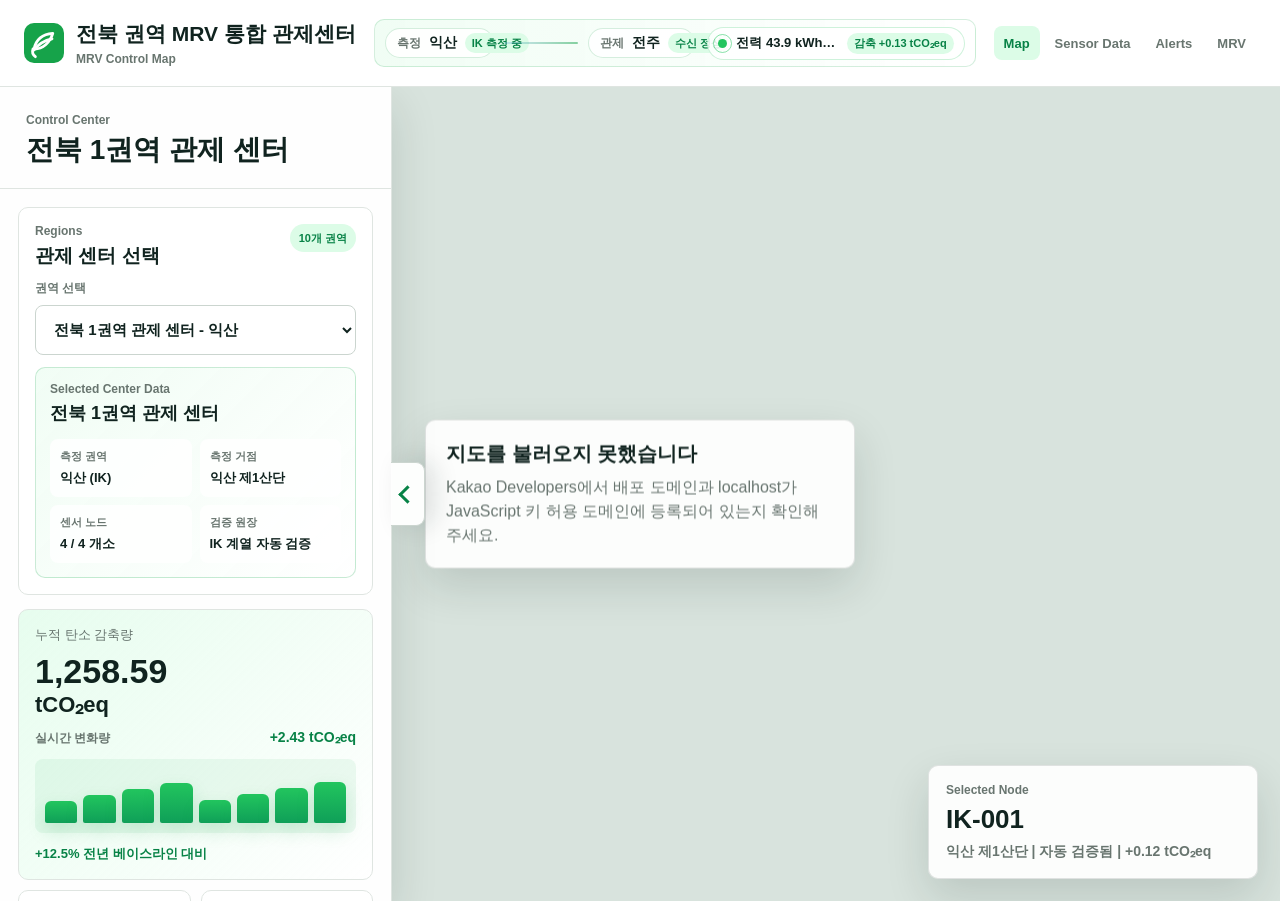
==== index.html @ 884a6193 "V1.0" ====
<!doctype html>
<html lang="ko">
  <head>
    <meta charset="utf-8" />
    <meta name="viewport" content="width=device-width, initial-scale=1" />
    <title>MRV Control Map</title>
    <link rel="stylesheet" href="assets/styles.css" />
  </head>
  <body class="map-page">
    <header class="topbar">
      <div class="topbar-main">
        <a class="brand" href="index.html" aria-label="MRV Control Map home">
          <span class="brand-icon" aria-hidden="true">
            <svg viewBox="0 0 40 40" role="img">
              <rect width="40" height="40" rx="10"></rect>
              <path d="M10 26c8.8.3 16-6.4 18.8-15.6C19.2 11.1 12.1 16.3 10 26Z"></path>
              <path d="M10 27c4.5-6 10.5-9.7 18-11.2"></path>
              <path d="M9 26c-1.1 3.1-.3 5.7 2.4 7.7"></path>
            </svg>
          </span>
          <span>
            <strong>전북 권역 MRV 통합 관제센터</strong>
            <small>MRV Control Map</small>
          </span>
        </a>

        <div class="telemetry-strip" aria-label="측정 및 관제 동적 상태">
          <div class="telemetry-tabs">
            <span class="telemetry-tab measure">
              <span>측정</span>
              <strong data-measure-point>익산</strong>
              <em data-measure-state>측정 중</em>
            </span>
            <span class="telemetry-flow" aria-hidden="true"><i></i><i></i><i></i></span>
            <span class="telemetry-tab control">
              <span>관제</span>
              <strong data-control-point>전주</strong>
              <em data-control-state>수신 정상</em>
            </span>
          </div>
          <div class="live-measurement" aria-live="polite">
            <span class="live-dot" aria-hidden="true"></span>
            <b data-live-reading>전력 42.4 kWh · 가스 11.7 m³</b>
            <small data-live-reduction>감축 +0.12 tCO₂eq</small>
          </div>
        </div>

        <div class="topbar-actions">
          <nav class="nav" aria-label="Main navigation">
            <a class="active" href="index.html">Map</a>
            <a href="sensor.html">Sensor Data</a>
            <a href="alerts.html">Alerts</a>
            <a href="mrv.html">MRV</a>
          </nav>
        </div>
      </div>
    </header>

    <main class="control-layout" data-panel-state="open">
      <section class="map-workspace" aria-label="Daum Kakao map workspace">
        <div id="kakao-map" class="kakao-map" aria-label="다음지도 기반 MRV 관제 지도"></div>

        <div class="map-fallback" hidden>
          <strong>지도를 불러오지 못했습니다</strong>
          <p>Kakao Developers에서 배포 도메인과 localhost가 JavaScript 키 허용 도메인에 등록되어 있는지 확인해 주세요.</p>
        </div>

        <div class="selected-node" aria-live="polite">
          <p class="eyebrow">Selected Node</p>
          <strong data-selected-name>IK-001</strong>
          <span data-selected-detail>익산 제1산단 | 자동 검증됨 | +0.11 tCO₂eq</span>
        </div>
      </section>

      <aside class="control-panel" aria-label="MRV control panel">
        <div class="panel-top">
          <div>
            <p class="eyebrow">Control Center</p>
            <h1 data-region-title>전북 1권역 관제 센터</h1>
          </div>
          <button class="panel-toggle" type="button" aria-expanded="true" aria-label="좌측 패널 접기">
            <span></span>
          </button>
        </div>

        <div class="panel-content">
          <section class="region-selector" aria-label="권역별 관제 센터 선택">
            <div class="section-heading compact">
              <div>
                <p class="eyebrow">Regions</p>
                <h2>관제 센터 선택</h2>
              </div>
              <span>10개 권역</span>
            </div>
            <label class="region-select-wrap">
              <span>권역 선택</span>
              <select class="region-select" data-region-select aria-label="권역별 관제 센터 선택">
                <option value="region-1">전북 1권역 관제 센터 - 익산</option>
                <option value="region-2">전북 2권역 관제 센터 - 전주</option>
                <option value="region-3">전북 3권역 관제 센터 - 군산</option>
                <option value="region-4">전북 4권역 관제 센터 - 정읍</option>
                <option value="region-5">전북 5권역 관제 센터 - 남원</option>
                <option value="region-6">전북 6권역 관제 센터 - 김제</option>
                <option value="region-7">전북 7권역 관제 센터 - 완주</option>
                <option value="region-8">전북 8권역 관제 센터 - 진안</option>
                <option value="region-9">전북 9권역 관제 센터 - 고창</option>
                <option value="region-10">전북 10권역 관제 센터 - 부안</option>
              </select>
            </label>
            <div class="region-detail-card" aria-live="polite">
              <p class="eyebrow">Selected Center Data</p>
              <strong data-region-detail-title>전북 1권역 관제 센터</strong>
              <dl>
                <div>
                  <dt>측정 권역</dt>
                  <dd data-region-detail-label>익산</dd>
                </div>
                <div>
                  <dt>측정 거점</dt>
                  <dd data-region-detail-location>익산 제1산단</dd>
                </div>
                <div>
                  <dt>센서 노드</dt>
                  <dd data-region-detail-hardware>4 / 4 개소</dd>
                </div>
                <div>
                  <dt>검증 원장</dt>
                  <dd data-region-detail-code>IK 계열 자동 검증</dd>
                </div>
              </dl>
            </div>
          </section>

          <section class="carbon-grid" aria-label="MRV carbon summary">
            <article class="carbon-card primary live-carbon">
              <span>누적 탄소 감축량</span>
              <strong><span data-carbon-total>1,258.59</span><small>tCO₂eq</small></strong>
              <div class="carbon-change">
                <span>실시간 변화량</span>
                <b data-carbon-delta>+2.43 tCO₂eq</b>
              </div>
              <div class="carbon-trend" aria-label="탄소 감축량 변화 추이">
                <i data-trend-bar style="--h:42%"></i>
                <i data-trend-bar style="--h:54%"></i>
                <i data-trend-bar style="--h:47%"></i>
                <i data-trend-bar style="--h:65%"></i>
                <i data-trend-bar style="--h:72%"></i>
                <i data-trend-bar style="--h:61%"></i>
                <i data-trend-bar style="--h:78%"></i>
                <i data-trend-bar style="--h:84%"></i>
              </div>
              <em data-carbon-baseline>+12.5% 전년 베이스라인 대비</em>
            </article>
            <article class="carbon-card">
              <span>전환된 탄소 배출권</span>
              <strong><span data-credit-total>1,258</span><small>KOC</small></strong>
              <em>검증 완료 (Verified)</em>
            </article>
            <article class="carbon-card">
              <span>하드웨어 가동 상태</span>
              <strong><span data-hardware-status>4 / 4</span><small>개소</small></strong>
              <em data-sync-time>마지막 동기화: 오후 9:56:24</em>
            </article>
          </section>

          <section class="ledger-card" aria-label="MRV 실시간 검증 원장">
            <div class="section-heading ledger-heading">
              <div>
                <p class="eyebrow">Ledger</p>
                <h2>MRV 실시간 검증 원장</h2>
              </div>
              <span>블록체인 해시 무결성 확인됨</span>
            </div>

            <div class="ledger-table" role="table" aria-label="MRV realtime ledger">
              <div class="ledger-row head" role="row">
                <span role="columnheader">시간</span>
                <span role="columnheader">노드</span>
                <span role="columnheader">측정 데이터</span>
                <span role="columnheader">감축 산정량</span>
                <span role="columnheader">검증 상태</span>
              </div>
              <div data-ledger-body></div>
            </div>
          </section>
        </div>
      </aside>
    </main>

    <script src="assets/app.js"></script>
  </body>
</html>
---- assets/styles.css ----
:root {
  color-scheme: light;
  --bg: #f6f8f7;
  --surface: #ffffff;
  --surface-soft: #f3f6f4;
  --line: #dfe5e1;
  --line-strong: #cbd5cf;
  --text: #10231f;
  --muted: #68756f;
  --green: #16a34a;
  --green-dark: #078246;
  --green-soft: #dcfce7;
  --blue: #3b82f6;
  --blue-soft: #e8f1ff;
  --yellow: #d99816;
  --yellow-soft: #fff3cf;
  --red: #dc3f38;
  --red-soft: #fde6e4;
  --shadow: 0 18px 44px rgba(16, 35, 31, 0.14);
  --topbar-height: 86px;
}

* {
  box-sizing: border-box;
}

html,
body {
  min-height: 100%;
}

body {
  margin: 0;
  background: var(--bg);
  color: var(--text);
  font-family: Inter, "Pretendard", "Noto Sans KR", "Segoe UI", Arial, sans-serif;
}

a {
  color: inherit;
  text-decoration: none;
}

button {
  font: inherit;
}

.topbar {
  position: sticky;
  top: 0;
  z-index: 40;
  display: flex;
  min-height: var(--topbar-height);
  align-items: center;
  border-bottom: 1px solid var(--line);
  background: rgba(255, 255, 255, 0.94);
  backdrop-filter: blur(18px);
}

.telemetry-strip {
  display: flex;
  flex: 1 1 560px;
  min-width: 0;
  max-width: 700px;
  min-height: 48px;
  align-items: center;
  justify-content: center;
  gap: 12px;
  border: 1px solid rgba(22, 163, 74, 0.18);
  border-radius: 10px;
  padding: 6px 10px;
  background:
    linear-gradient(90deg, rgba(240, 253, 244, 0.96), rgba(255, 255, 255, 0.92)),
    #fff;
}

.telemetry-tabs,
.live-measurement {
  display: inline-flex;
  min-width: 0;
  align-items: center;
}

.telemetry-tabs {
  gap: 10px;
}

.telemetry-tab {
  display: inline-flex;
  min-width: 0;
  min-height: 30px;
  align-items: center;
  gap: 8px;
  border: 1px solid rgba(22, 163, 74, 0.18);
  border-radius: 999px;
  padding: 0 11px;
  background: rgba(255, 255, 255, 0.88);
  white-space: nowrap;
}

.telemetry-tab span {
  color: var(--muted);
  font-size: 12px;
  font-weight: 900;
}

.telemetry-tab strong {
  color: var(--text);
  font-size: 14px;
  font-weight: 900;
}

.telemetry-tab em {
  display: inline-flex;
  min-height: 20px;
  align-items: center;
  border-radius: 999px;
  padding: 0 7px;
  color: var(--green-dark);
  background: var(--green-soft);
  font-size: 11px;
  font-style: normal;
  font-weight: 900;
}

.telemetry-flow {
  position: relative;
  display: inline-block;
  width: 74px;
  height: 2px;
  flex: 0 0 auto;
  overflow: hidden;
  border-radius: 999px;
  background: linear-gradient(90deg, rgba(59, 130, 246, 0.18), rgba(22, 163, 74, 0.5));
}

.telemetry-flow i {
  position: absolute;
  top: -3px;
  left: -8px;
  width: 8px;
  height: 8px;
  border-radius: 50%;
  background: var(--blue);
  animation: telemetryPacket 1.7s linear infinite;
}

.telemetry-flow i:nth-child(2) {
  animation-delay: 0.45s;
}

.telemetry-flow i:nth-child(3) {
  animation-delay: 0.9s;
}

.live-measurement {
  gap: 9px;
  border: 1px solid rgba(34, 197, 94, 0.22);
  border-radius: 999px;
  padding: 5px 10px;
  background: rgba(255, 255, 255, 0.86);
  white-space: nowrap;
}

.live-dot {
  position: relative;
  width: 9px;
  height: 9px;
  flex: 0 0 auto;
  border-radius: 50%;
  background: #22c55e;
}

.live-dot::after {
  position: absolute;
  inset: -5px;
  border: 1px solid rgba(34, 197, 94, 0.52);
  border-radius: inherit;
  animation: livePulse 1.5s ease-out infinite;
  content: "";
}

.live-measurement b {
  min-width: 0;
  overflow: hidden;
  color: var(--text);
  font-size: 13px;
  font-weight: 900;
  text-overflow: ellipsis;
}

.live-measurement small {
  flex: 0 0 auto;
  border-radius: 999px;
  padding: 3px 7px;
  color: var(--green-dark);
  background: var(--green-soft);
  font-size: 11px;
  font-weight: 900;
}

@keyframes telemetryPacket {
  to {
    transform: translateX(92px);
  }
}

@keyframes livePulse {
  from {
    opacity: 0.9;
    transform: scale(0.75);
  }

  to {
    opacity: 0;
    transform: scale(1.95);
  }
}

.topbar-main {
  display: flex;
  width: 100%;
  min-width: 0;
  min-height: var(--topbar-height);
  align-items: center;
  justify-content: space-between;
  gap: 18px;
  padding: 0 24px;
}

body:not(.map-page) .topbar {
  --topbar-height: 86px;
}

.brand {
  display: inline-flex;
  align-items: center;
  gap: 12px;
  min-width: 0;
}

.brand-icon {
  display: inline-grid;
  flex: 0 0 auto;
  width: 40px;
  height: 40px;
  place-items: center;
}

.brand-icon svg {
  width: 40px;
  height: 40px;
}

.brand-icon rect {
  fill: #16a34a;
}

.brand-icon path {
  fill: none;
  stroke: #fff;
  stroke-linecap: round;
  stroke-linejoin: round;
  stroke-width: 2.8;
}

.brand-mark {
  display: inline-block;
  flex: 0 0 auto;
  width: 34px;
  height: 34px;
  border-radius: 9px;
  background:
    radial-gradient(circle at 72% 25%, #f6d044 0 14%, transparent 15%),
    linear-gradient(135deg, #16a34a, #078246);
  box-shadow: inset 0 0 0 1px rgba(255, 255, 255, 0.42);
}

.brand strong,
.brand small {
  display: block;
}

.brand strong {
  font-size: 21px;
  font-weight: 900;
  letter-spacing: 0;
  white-space: nowrap;
}

.brand small {
  margin-top: 4px;
  color: var(--muted);
  font-size: 12px;
  font-weight: 700;
}

.topbar-actions {
  display: flex;
  align-items: center;
  gap: 16px;
}

.nav {
  display: flex;
  align-items: center;
  gap: 5px;
  color: var(--muted);
  font-size: 13px;
  font-weight: 800;
}

.nav a {
  display: inline-flex;
  min-height: 34px;
  align-items: center;
  border-radius: 8px;
  padding: 0 10px;
}

.nav a:hover,
.nav a.active {
  color: var(--green-dark);
  background: var(--green-soft);
}

.map-page {
  overflow: hidden;
}

.control-layout {
  position: relative;
  height: calc(100dvh - var(--topbar-height));
  overflow: hidden;
  background: #d8e3dd;
}

.map-workspace,
.kakao-map {
  position: absolute;
  inset: 0;
}

.control-panel {
  position: absolute;
  left: 0;
  top: 0;
  bottom: 0;
  z-index: 20;
  display: grid;
  width: min(392px, calc(100vw - 54px));
  grid-template-rows: auto minmax(0, 1fr);
  border-right: 1px solid var(--line);
  background: rgba(255, 255, 255, 0.97);
  box-shadow: var(--shadow);
  transition: transform 260ms ease;
}

.control-layout[data-panel-state="collapsed"] .control-panel {
  transform: translateX(-100%);
}

.panel-toggle {
  position: absolute;
  right: -34px;
  top: 50%;
  z-index: 25;
  display: grid;
  width: 34px;
  height: 64px;
  place-items: center;
  border: 1px solid var(--line-strong);
  border-left: 0;
  border-radius: 0 9px 9px 0;
  background: rgba(255, 255, 255, 0.96);
  box-shadow: 10px 0 24px rgba(16, 35, 31, 0.12);
  cursor: pointer;
  transform: translateY(-50%);
}

.panel-toggle span {
  width: 13px;
  height: 13px;
  border-left: 3px solid var(--green-dark);
  border-bottom: 3px solid var(--green-dark);
  transform: rotate(45deg);
  transition: transform 200ms ease;
}

.control-layout[data-panel-state="collapsed"] .panel-toggle span {
  transform: rotate(225deg);
}

.panel-top {
  display: flex;
  min-height: 102px;
  align-items: center;
  justify-content: space-between;
  gap: 14px;
  border-bottom: 1px solid var(--line);
  padding: 22px 26px 18px;
}

.panel-top h1 {
  margin: 0;
  font-size: 28px;
  line-height: 1.12;
  letter-spacing: 0;
}

.eyebrow {
  margin: 0 0 7px;
  color: var(--muted);
  font-size: 12px;
  font-weight: 900;
  letter-spacing: 0;
}

.panel-content {
  display: grid;
  gap: 14px;
  align-content: start;
  overflow: auto;
  overflow-x: hidden;
  padding: 18px;
}

.region-selector {
  border: 1px solid var(--line);
  border-radius: 10px;
  padding: 16px;
  background: var(--surface);
}

.section-heading.compact {
  margin-bottom: 12px;
}

.section-heading.compact span {
  display: inline-flex;
  min-height: 28px;
  align-items: center;
  border-radius: 999px;
  padding: 0 9px;
  color: var(--green-dark);
  background: var(--green-soft);
  font-size: 11px;
  font-weight: 900;
}

.region-select-wrap {
  display: grid;
  gap: 8px;
}

.region-select-wrap > span {
  color: var(--muted);
  font-size: 12px;
  font-weight: 900;
}

.region-select {
  width: 100%;
  min-height: 50px;
  border: 1px solid var(--line-strong);
  border-radius: 8px;
  padding: 0 42px 0 14px;
  color: var(--text);
  background: #fff;
  font-size: 15px;
  font-weight: 900;
  cursor: pointer;
}

.region-select:focus {
  border-color: rgba(22, 163, 74, 0.75);
  box-shadow: 0 0 0 4px rgba(22, 163, 74, 0.14);
  outline: 0;
}

.region-detail-card {
  margin-top: 12px;
  border: 1px solid rgba(22, 163, 74, 0.22);
  border-radius: 10px;
  padding: 14px;
  background:
    linear-gradient(135deg, rgba(240, 253, 244, 0.94), rgba(255, 255, 255, 0.98)),
    #fff;
}

.region-detail-card strong {
  display: block;
  font-size: 18px;
  line-height: 1.22;
}

.region-detail-card dl {
  display: grid;
  grid-template-columns: repeat(2, minmax(0, 1fr));
  gap: 8px;
  margin: 14px 0 0;
}

.region-detail-card dl div {
  min-width: 0;
  border-radius: 8px;
  padding: 10px;
  background: rgba(255, 255, 255, 0.84);
}

.region-detail-card dt,
.region-detail-card dd {
  min-width: 0;
  overflow: hidden;
  text-overflow: ellipsis;
  white-space: nowrap;
}

.region-detail-card dt {
  color: var(--muted);
  font-size: 11px;
  font-weight: 900;
}

.region-detail-card dd {
  margin: 5px 0 0;
  color: var(--text);
  font-size: 13px;
  font-weight: 900;
}

.carbon-grid {
  display: grid;
  grid-template-columns: repeat(2, minmax(0, 1fr));
  gap: 10px;
}

.carbon-card,
.ledger-card,
.quick-tile,
.stat-card,
.alert-summary,
.report-tile,
.panel {
  border: 1px solid var(--line);
  border-radius: 10px;
  background: var(--surface);
}

.carbon-card,
.ledger-card {
  min-width: 0;
}

.carbon-card {
  min-height: 142px;
  padding: 16px;
}

.carbon-card.primary {
  grid-column: 1 / -1;
  background:
    linear-gradient(135deg, rgba(220, 252, 231, 0.7), rgba(255, 255, 255, 0.98)),
    #fff;
}

.carbon-card > span,
.carbon-card em {
  display: block;
  color: var(--muted);
  font-size: 13px;
  font-style: normal;
}

.carbon-card strong {
  display: block;
  margin: 8px 0 12px;
  color: var(--text);
  font-size: 26px;
  line-height: 1.12;
}

.carbon-card strong > span {
  display: inline;
  color: inherit;
  font-size: inherit;
}

.carbon-card.primary strong {
  font-size: 34px;
}

.carbon-card small {
  display: block;
  margin-top: 3px;
  font-size: 22px;
}

.carbon-card em {
  color: var(--green-dark);
  font-weight: 800;
}

.carbon-change {
  display: flex;
  align-items: center;
  justify-content: space-between;
  gap: 12px;
  margin: 12px 0;
}

.carbon-change span {
  color: var(--muted);
  font-size: 12px;
  font-weight: 800;
}

.carbon-change b {
  color: var(--green-dark);
  font-size: 14px;
}

.carbon-trend {
  display: grid;
  height: 74px;
  grid-template-columns: repeat(8, minmax(0, 1fr));
  align-items: end;
  gap: 6px;
  margin: 10px 0 12px;
  border-radius: 8px;
  padding: 10px;
  background: rgba(22, 163, 74, 0.07);
}

.carbon-trend i {
  display: block;
  height: var(--h);
  min-height: 14px;
  border-radius: 6px 6px 2px 2px;
  background: linear-gradient(180deg, #22c55e, #0f9f58);
  box-shadow: 0 8px 18px rgba(22, 163, 74, 0.18);
  transition: height 420ms ease;
}

.ledger-card {
  padding: 16px;
}

.section-heading {
  display: flex;
  align-items: flex-start;
  justify-content: space-between;
  gap: 12px;
  margin-bottom: 14px;
}

.section-heading h2 {
  margin: 0;
  font-size: 19px;
  line-height: 1.2;
}

.ledger-heading {
  align-items: center;
}

.ledger-heading span {
  display: inline-flex;
  min-height: 28px;
  align-items: center;
  border: 1px solid var(--line);
  border-radius: 6px;
  padding: 0 8px;
  color: var(--muted);
  background: #fff;
  font-size: 11px;
  font-weight: 800;
  white-space: nowrap;
}

.ledger-table {
  max-width: 100%;
  overflow-x: auto;
  border: 1px solid var(--line);
  border-radius: 8px;
}

.ledger-row {
  display: grid;
  width: 720px;
  grid-template-columns: 105px 170px 190px 120px 115px;
  align-items: center;
  gap: 10px;
  min-height: 52px;
  border: 0;
  border-bottom: 1px solid #edf0ee;
  padding: 0 14px;
  background: #fff;
  color: var(--text);
  text-align: left;
}

.ledger-row:not(.head) {
  cursor: pointer;
}

.ledger-row:not(.head):hover,
.ledger-row.active {
  background: #f0fdf4;
}

.ledger-row.head {
  min-height: 44px;
  color: var(--muted);
  background: #f8faf9;
  font-size: 12px;
  font-weight: 800;
}

.ledger-row span,
.ledger-row strong,
.ledger-row em {
  min-width: 0;
  overflow: hidden;
  text-overflow: ellipsis;
  white-space: nowrap;
}

.ledger-row span {
  font-size: 12px;
}

.ledger-row span i {
  display: inline-block;
  width: 8px;
  height: 8px;
  margin-right: 7px;
  border-radius: 50%;
  background: var(--blue);
}

.ledger-row strong {
  color: var(--green-dark);
  font-size: 13px;
}

.ledger-row em {
  display: inline-flex;
  min-height: 26px;
  align-items: center;
  justify-content: center;
  border-radius: 999px;
  color: var(--green-dark);
  background: var(--green-soft);
  font-size: 12px;
  font-style: normal;
  font-weight: 900;
}

.map-statusbar,
.selected-node,
.map-fallback {
  position: absolute;
  z-index: 8;
  border: 1px solid rgba(16, 35, 31, 0.12);
  border-radius: 10px;
  background: rgba(255, 255, 255, 0.91);
  box-shadow: var(--shadow);
  backdrop-filter: blur(18px);
}

.map-statusbar {
  left: 420px;
  top: 18px;
  width: min(390px, calc(100% - 650px));
  min-width: 280px;
  padding: 12px 14px;
}

.map-statusbar p,
.map-statusbar strong {
  margin: 0;
}

.map-statusbar p {
  color: var(--green-dark);
  font-size: 14px;
  font-weight: 800;
}

.map-statusbar strong {
  display: inline-flex;
  align-items: center;
  gap: 8px;
  margin-top: 6px;
  color: var(--green-dark);
  font-size: 20px;
}

.selected-node {
  right: 22px;
  bottom: 22px;
  width: min(330px, calc(100% - 44px));
  padding: 17px;
}

.selected-node strong,
.selected-node span {
  display: block;
}

.selected-node strong {
  margin-bottom: 8px;
  font-size: 26px;
}

.selected-node span {
  color: var(--muted);
  font-size: 14px;
  font-weight: 700;
}

.map-fallback {
  left: 50%;
  top: 50%;
  width: min(430px, calc(100% - 32px));
  padding: 20px;
  transform: translate(-50%, -50%);
}

.map-fallback strong {
  display: block;
  margin-bottom: 8px;
  font-size: 20px;
}

.map-fallback p {
  margin: 0;
  color: var(--muted);
  line-height: 1.5;
}

.map-marker {
  position: relative;
  display: grid;
  min-width: 84px;
  gap: 2px;
  border: 3px solid #fff;
  border-radius: 10px;
  padding: 8px 10px 8px 26px;
  color: var(--text);
  background: rgba(255, 255, 255, 0.97);
  box-shadow: 0 13px 28px rgba(16, 35, 31, 0.24);
  cursor: pointer;
}

.map-marker::before {
  position: absolute;
  left: 10px;
  top: 50%;
  width: 9px;
  height: 9px;
  border-radius: 50%;
  background: var(--green);
  transform: translateY(-50%);
  content: "";
}

.map-marker.warn::before {
  background: var(--yellow);
}

.map-marker::after {
  position: absolute;
  left: 50%;
  bottom: -9px;
  width: 16px;
  height: 16px;
  border-right: 3px solid #fff;
  border-bottom: 3px solid #fff;
  background: inherit;
  transform: translateX(-50%) rotate(45deg);
  content: "";
}

.map-marker strong {
  font-size: 14px;
}

.map-marker span {
  color: var(--green-dark);
  font-size: 12px;
  font-weight: 900;
}

.map-marker.active {
  outline: 4px solid rgba(22, 163, 74, 0.24);
}

.danger-text {
  color: var(--red);
}

.primary-action,
.ghost-action {
  display: inline-flex;
  min-height: 46px;
  align-items: center;
  justify-content: center;
  border: 0;
  border-radius: 8px;
  font-weight: 900;
  cursor: pointer;
}

.primary-action {
  color: #fff;
  background: var(--green-dark);
}

.ghost-action {
  border: 1px solid var(--line);
  padding: 0 14px;
  color: var(--green-dark);
  background: #fff;
}

.page-shell {
  width: min(1180px, calc(100% - 36px));
  margin: 0 auto;
  padding: 42px 0 70px;
}

.page-heading {
  max-width: 720px;
  margin-bottom: 24px;
}

.page-heading.compact {
  max-width: 620px;
}

.page-heading h1 {
  margin: 0;
  font-size: clamp(30px, 5vw, 52px);
  line-height: 1.08;
  letter-spacing: 0;
}

.stat-strip,
.quick-grid,
.alert-board,
.report-grid {
  display: grid;
  gap: 12px;
}

.stat-strip,
.quick-grid,
.report-grid {
  grid-template-columns: repeat(4, minmax(0, 1fr));
  margin-top: 14px;
}

.alert-board {
  grid-template-columns: 1.2fr 1fr 1fr;
  margin-bottom: 12px;
}

.quick-tile,
.stat-card,
.alert-summary,
.report-tile {
  min-height: 104px;
  padding: 20px;
}

.quick-tile p,
.stat-card p,
.alert-summary p,
.report-tile p {
  margin: 0 0 14px;
  color: var(--muted);
  font-size: 13px;
}

.quick-tile strong,
.stat-card strong,
.alert-summary strong,
.report-tile strong {
  font-size: 24px;
}

.stat-card small,
.report-tile small {
  display: inline-block;
  margin-left: 4px;
  font-size: 15px;
}

.stat-card em,
.alert-summary em,
.report-tile em {
  display: block;
  margin-top: 12px;
  color: var(--green-dark);
  font-size: 12px;
  font-style: normal;
  font-weight: 900;
}

.live-card {
  background:
    linear-gradient(135deg, rgba(220, 252, 231, 0.74), rgba(255, 255, 255, 0.98)),
    #fff;
}

.split-layout {
  display: grid;
  grid-template-columns: minmax(0, 1.25fr) minmax(320px, 0.75fr);
  gap: 12px;
  margin-top: 12px;
}

.split-layout.wide-left,
.split-layout.report-layout {
  grid-template-columns: minmax(0, 1.45fr) minmax(320px, 0.65fr);
}

.split-layout.alert-layout {
  grid-template-columns: minmax(0, 1.2fr) minmax(300px, 0.8fr);
}

.panel {
  min-height: 330px;
  padding: 20px;
}

.panel-head {
  display: flex;
  align-items: flex-start;
  justify-content: space-between;
  gap: 16px;
  margin-bottom: 18px;
}

.panel h2 {
  margin: 0;
  font-size: 22px;
}

.pill {
  display: inline-flex;
  min-height: 30px;
  align-items: center;
  border-radius: 999px;
  padding: 0 10px;
  font-size: 12px;
  font-weight: 900;
}

.pill.warn {
  color: #8f5c00;
  background: var(--yellow-soft);
}

.pill.safe {
  color: var(--green-dark);
  background: var(--green-soft);
}

.chart {
  position: relative;
  min-height: 270px;
  overflow: hidden;
}

.chart-grid {
  position: absolute;
  inset: 0;
  background-image: linear-gradient(to bottom, transparent calc(100% - 1px), #dce1d8 1px);
  background-size: 100% 52px;
}

.chart svg {
  position: relative;
  width: 100%;
  height: 270px;
}

.chart-line {
  fill: none;
  stroke-linecap: round;
  stroke-linejoin: round;
  stroke-width: 6;
}

.chart-line.soft {
  stroke: rgba(59, 130, 246, 0.28);
}

.chart-line.strong {
  stroke: var(--green);
}

.sensor-list,
.alert-list,
.progress-stack {
  display: grid;
  gap: 10px;
}

.signal-board {
  display: grid;
  gap: 22px;
}

.signal-track {
  position: relative;
  display: grid;
  grid-template-columns: auto minmax(100px, 1fr) auto;
  align-items: center;
  gap: 14px;
  min-height: 58px;
  border-radius: 10px;
  padding: 0 16px;
  background: #f8faf9;
}

.signal-track span,
.signal-track strong {
  font-size: 14px;
  font-weight: 900;
}

.signal-track i {
  position: relative;
  height: 3px;
  overflow: hidden;
  border-radius: 999px;
  background: linear-gradient(90deg, rgba(59, 130, 246, 0.2), rgba(22, 163, 74, 0.55));
}

.signal-track i::before,
.signal-track i::after {
  position: absolute;
  top: -4px;
  left: -10px;
  width: 10px;
  height: 10px;
  border-radius: 50%;
  background: var(--blue);
  animation: telemetryPacket 1.65s linear infinite;
  content: "";
}

.signal-track i::after {
  animation-delay: 0.78s;
}

.measurement-bars {
  display: grid;
  gap: 10px;
}

.measurement-bars div,
.quality-stack div,
.risk-grid div {
  display: grid;
  grid-template-columns: 90px minmax(0, 1fr) auto;
  align-items: center;
  gap: 12px;
}

.measurement-bars span,
.quality-stack span,
.risk-grid span {
  color: var(--muted);
  font-size: 13px;
  font-weight: 900;
}

.measurement-bars div::before,
.quality-stack i,
.risk-grid i,
.progress-stack i {
  height: 10px;
  overflow: hidden;
  border-radius: 999px;
  background: #e6ebe4;
  content: "";
}

.measurement-bars div::before {
  background:
    linear-gradient(90deg, var(--green), var(--blue)) 0 0 / var(--value) 100% no-repeat,
    #e6ebe4;
}

.measurement-bars b {
  color: var(--green-dark);
  font-size: 13px;
}

.quality-stack {
  display: grid;
  gap: 14px;
}

.quality-stack div {
  grid-template-columns: 1fr auto;
}

.quality-stack i {
  grid-column: 1 / -1;
}

.quality-stack i::before,
.risk-grid i::before,
.progress-stack i::before {
  display: block;
  width: var(--value);
  height: 100%;
  border-radius: inherit;
  background: linear-gradient(90deg, var(--green), var(--blue));
  content: "";
}

.table-panel {
  margin-top: 12px;
}

.data-table {
  overflow-x: auto;
  border: 1px solid var(--line);
  border-radius: 10px;
}

.data-row {
  display: grid;
  grid-template-columns: 110px 1.3fr 110px 100px 130px 100px;
  align-items: center;
  gap: 12px;
  min-width: 780px;
  min-height: 54px;
  border-bottom: 1px solid #edf0ee;
  padding: 0 16px;
  background: #fff;
}

.data-row.head {
  min-height: 44px;
  color: var(--muted);
  background: #f8faf9;
  font-size: 12px;
  font-weight: 900;
}

.data-row.attention {
  background: #fffaf0;
}

.data-row span,
.data-row strong,
.data-row em,
.data-row b {
  min-width: 0;
  overflow: hidden;
  text-overflow: ellipsis;
  white-space: nowrap;
}

.data-row em {
  color: var(--green-dark);
  font-style: normal;
  font-weight: 900;
}

.status-ok,
.status-watch {
  display: inline-flex;
  min-height: 26px;
  align-items: center;
  justify-content: center;
  border-radius: 999px;
  font-size: 12px;
}

.status-ok {
  color: var(--green-dark);
  background: var(--green-soft);
}

.status-watch {
  color: #8f5c00;
  background: var(--yellow-soft);
}

.sensor-item {
  display: grid;
  grid-template-columns: 16px 1fr auto auto;
  min-height: 50px;
  align-items: center;
  gap: 12px;
  border-bottom: 1px solid rgba(16, 35, 31, 0.08);
}

.sensor-item em {
  color: var(--muted);
  font-size: 13px;
  font-style: normal;
}

.node-dot {
  width: 10px;
  height: 10px;
  border-radius: 50%;
}

.node-dot.safe {
  background: var(--green);
}

.node-dot.warn {
  background: var(--yellow);
}

.node-dot.danger {
  background: var(--red);
}

.danger-bg {
  background: var(--red-soft);
}

.alert-item {
  display: flex;
  min-height: 76px;
  align-items: center;
  justify-content: space-between;
  gap: 16px;
  border-left: 5px solid var(--line);
  border-radius: 8px;
  padding: 14px 16px;
  background: #f8faf7;
}

.alert-item.high {
  border-color: var(--red);
}

.alert-item.medium {
  border-color: var(--yellow);
}

.alert-item.low {
  border-color: var(--green);
}

.alert-item p {
  margin: 6px 0 0;
  color: var(--muted);
  font-size: 13px;
}

.alert-item span {
  display: inline-flex;
  min-height: 30px;
  align-items: center;
  border-radius: 999px;
  padding: 0 10px;
  color: var(--green-dark);
  background: var(--green-soft);
  font-size: 12px;
  font-weight: 900;
}

.playbook-list {
  display: grid;
  gap: 12px;
}

.playbook-list div {
  border-radius: 10px;
  padding: 14px;
  background: #f8faf9;
}

.playbook-list strong,
.playbook-list span {
  display: block;
}

.playbook-list strong {
  margin-bottom: 6px;
}

.playbook-list span {
  color: var(--muted);
  font-size: 13px;
  line-height: 1.5;
}

.risk-grid {
  display: grid;
  gap: 12px;
}

.risk-grid div {
  grid-template-columns: 72px minmax(0, 1fr) auto;
}

.progress-stack div {
  display: grid;
  grid-template-columns: 1fr auto;
  gap: 8px 14px;
  align-items: center;
}

.progress-stack span {
  color: var(--muted);
  font-size: 14px;
}

.progress-stack i {
  grid-column: 1 / -1;
  height: 10px;
  overflow: hidden;
  border-radius: 999px;
  background: #e6ebe4;
}

.progress-stack i::before {
  display: block;
  width: var(--value);
  height: 100%;
  border-radius: inherit;
  background: linear-gradient(90deg, var(--green), var(--blue));
  content: "";
}

.check-list {
  display: grid;
  gap: 14px;
  margin: 0;
  padding: 0;
  list-style: none;
}

.check-list li {
  position: relative;
  padding-left: 28px;
  color: var(--muted);
}

.check-list li::before {
  position: absolute;
  left: 0;
  top: 2px;
  width: 16px;
  height: 16px;
  border-radius: 50%;
  background: #dfe9e3;
  box-shadow: inset 0 0 0 4px #fff;
  content: "";
}

.report-builder {
  display: grid;
  grid-template-columns: minmax(320px, 0.8fr) minmax(0, 1.2fr);
  gap: 12px;
  align-items: stretch;
}

.report-control {
  min-height: auto;
}

.report-form {
  display: grid;
  gap: 12px;
}

.report-form label {
  display: grid;
  gap: 8px;
}

.report-form span {
  color: var(--muted);
  font-size: 12px;
  font-weight: 900;
}

.report-form select,
.report-form input {
  min-height: 46px;
  border: 1px solid var(--line-strong);
  border-radius: 8px;
  padding: 0 12px;
  color: var(--text);
  background: #fff;
  font: inherit;
  font-weight: 800;
}

.report-actions {
  display: flex;
  flex-wrap: wrap;
  gap: 8px;
  margin-top: 16px;
}

.auto-report-metrics {
  grid-template-columns: repeat(2, minmax(0, 1fr));
  margin-top: 0;
}

.report-paper-head {
  display: flex;
  justify-content: space-between;
  gap: 14px;
  border-bottom: 1px solid var(--line);
  padding-bottom: 16px;
}

.report-paper-head h2 {
  margin: 0;
  font-size: 24px;
}

.report-paper-head span {
  color: var(--muted);
  font-size: 12px;
  font-weight: 900;
  white-space: nowrap;
}

.report-body {
  display: grid;
  gap: 12px;
  padding-top: 18px;
}

.report-body h3 {
  margin: 8px 0 0;
  font-size: 16px;
}

.report-body p,
.report-body li {
  color: var(--muted);
  font-size: 14px;
  line-height: 1.7;
}

.report-body p,
.report-body ul {
  margin: 0;
}

.report-body ul {
  padding-left: 18px;
}

@media print {
  .topbar,
  .report-control,
  .auto-report-metrics,
  .progress-stack {
    display: none;
  }

  .page-shell {
    width: 100%;
    padding: 0;
  }

  .report-layout {
    display: block;
  }

  .report-document {
    border: 0;
  }
}

@media (max-width: 1120px) {
  :root {
    --topbar-height: 92px;
  }

  .topbar-main {
    gap: 12px;
    padding: 0 16px;
  }

  .brand strong {
    font-size: 18px;
  }

  .telemetry-strip {
    flex-basis: 470px;
    gap: 8px;
  }

  .telemetry-tab em {
    display: none;
  }

  .map-statusbar {
    left: 420px;
    width: min(340px, calc(100% - 560px));
    min-width: 260px;
  }
}

@media (max-width: 900px) {
  :root {
    --topbar-height: 196px;
  }

  body:not(.map-page) .topbar {
    --topbar-height: 126px;
  }

  .map-page {
    overflow: auto;
  }

  .topbar {
    min-height: var(--topbar-height);
    gap: 0;
    padding: 0;
  }

  .telemetry-strip {
    min-height: 76px;
    flex-direction: column;
    align-items: stretch;
    gap: 8px;
    padding: 10px 16px;
  }

  .telemetry-tabs {
    width: 100%;
  }

  .telemetry-flow {
    flex: 1 1 48px;
    width: auto;
    min-width: 44px;
  }

  .live-measurement {
    width: 100%;
    justify-content: space-between;
  }

  .topbar-main {
    min-height: var(--topbar-height);
    flex-direction: column;
    align-items: flex-start;
    gap: 12px;
    padding: 14px 16px;
  }

  .brand strong {
    font-size: 18px;
    white-space: normal;
  }

  .topbar-actions,
  .nav {
    width: 100%;
  }

  .nav {
    overflow-x: auto;
    padding-bottom: 2px;
  }

  .control-layout {
    height: calc(100dvh - var(--topbar-height));
    min-height: 640px;
  }

  .control-panel {
    top: auto;
    right: 0;
    bottom: 0;
    width: auto;
    max-height: 48dvh;
    border-top: 1px solid var(--line);
    border-right: 0;
    border-radius: 18px 18px 0 0;
    transform: none;
  }

  .control-layout[data-panel-state="collapsed"] .control-panel {
    transform: translateY(calc(100% - 78px));
  }

  .panel-toggle {
    position: static;
    flex: 0 0 auto;
    width: 46px;
    height: 46px;
    border: 0;
    border-radius: 10px;
    background: var(--green-dark);
    box-shadow: 0 12px 28px rgba(16, 35, 31, 0.18);
    transform: none;
  }

  .panel-toggle span,
  .control-layout[data-panel-state="collapsed"] .panel-toggle span {
    border-left: 0;
    border-bottom: 0;
    border-right: 3px solid #fff;
    border-top: 3px solid #fff;
    transform: rotate(-45deg);
  }

  .control-layout[data-panel-state="collapsed"] .panel-toggle span {
    transform: rotate(135deg);
  }

  .panel-top {
    min-height: 78px;
    padding: 16px 76px 14px 18px;
  }

  .panel-top h1 {
    font-size: 21px;
  }

  .panel-content {
    max-height: calc(48dvh - 78px);
    padding: 16px;
  }

  .map-statusbar {
    left: 12px;
    top: 12px;
    width: min(360px, calc(100% - 104px));
    min-width: 0;
    padding: 12px;
  }

  .map-statusbar strong {
    font-size: 16px;
  }

  .selected-node {
    display: none;
  }

  .carbon-grid,
  .stat-strip,
  .quick-grid,
  .report-grid {
    grid-template-columns: repeat(2, minmax(0, 1fr));
  }

  .alert-board,
  .split-layout,
  .report-builder {
    grid-template-columns: 1fr;
  }

  .page-shell {
    width: min(100% - 24px, 1180px);
    padding-top: 28px;
  }
}

@media (max-width: 560px) {
  :root {
    --topbar-height: 206px;
  }

  body:not(.map-page) .topbar {
    --topbar-height: 136px;
  }

  .brand {
    align-items: flex-start;
  }

  .telemetry-tab {
    gap: 6px;
    padding: 0 9px;
  }

  .telemetry-tab em {
    display: none;
  }

  .live-measurement b {
    max-width: 190px;
  }

  .brand-icon,
  .brand-icon svg {
    width: 34px;
    height: 34px;
  }

  .nav a {
    padding: 0 10px;
  }

  .measurement-bars div,
  .risk-grid div {
    grid-template-columns: 1fr auto;
  }

  .measurement-bars div::before,
  .risk-grid i {
    grid-column: 1 / -1;
    grid-row: 2;
  }

  .report-actions {
    flex-direction: column;
  }

  .report-actions button {
    width: 100%;
  }

  .carbon-grid,
  .stat-strip,
  .quick-grid,
  .report-grid {
    grid-template-columns: 1fr;
  }

  .carbon-card.primary strong {
    font-size: 30px;
  }

  .section-heading.compact span {
    display: none;
  }

  .region-detail-card dl {
    grid-template-columns: 1fr;
  }

  .map-statusbar {
    width: min(270px, calc(100% - 104px));
  }

  .sensor-item {
    grid-template-columns: 16px 1fr auto;
    align-items: flex-start;
  }

  .sensor-item em {
    grid-column: 2 / -1;
  }

  .alert-item {
    flex-direction: column;
    align-items: flex-start;
  }
}
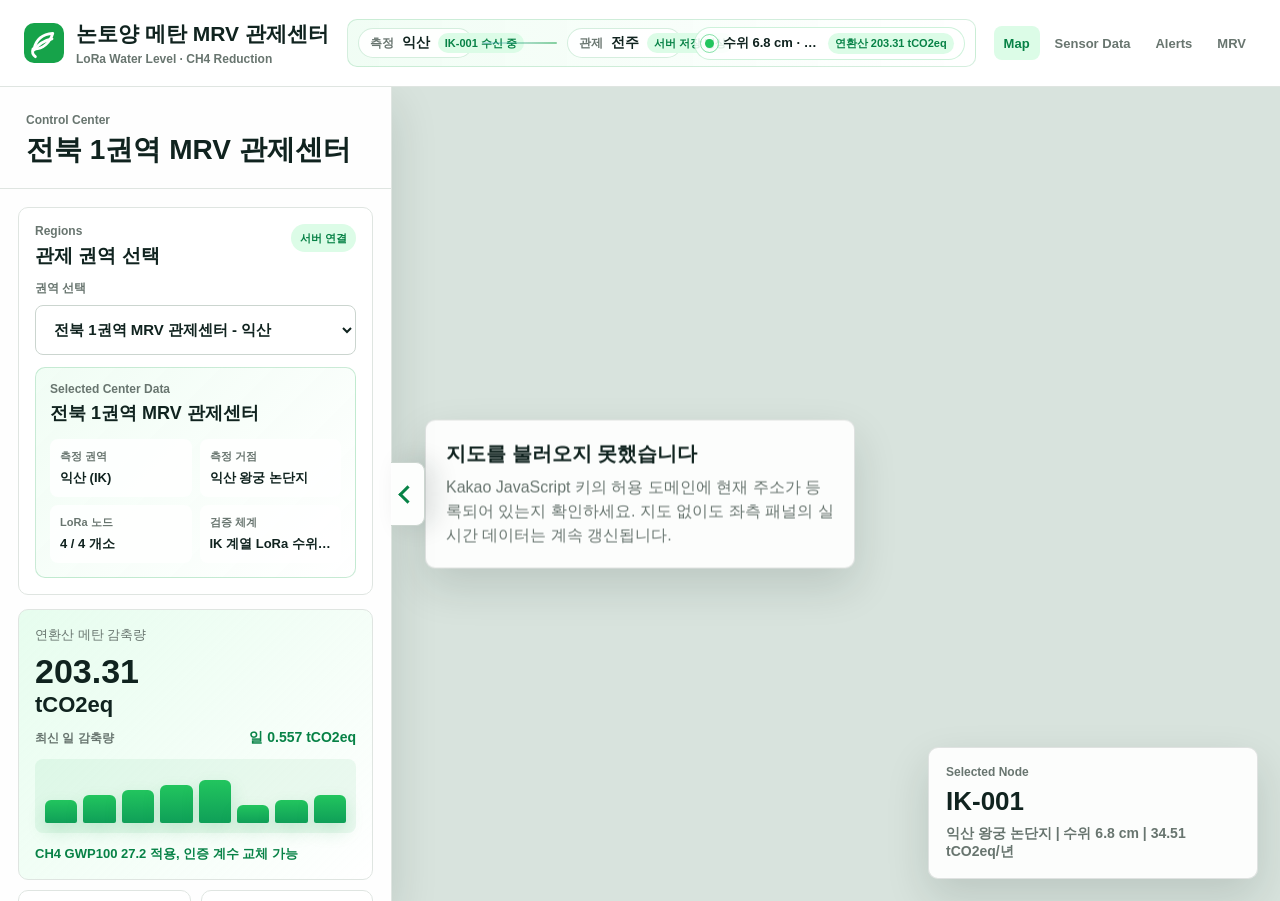
==== commit 0f62ae2d: "V1.1" ====
--- a/index.html
+++ b/index.html
@@ -3,13 +3,14 @@
   <head>
     <meta charset="utf-8" />
     <meta name="viewport" content="width=device-width, initial-scale=1" />
-    <title>MRV Control Map</title>
+    <title>논토양 메탄 MRV 관제센터</title>
+    <link rel="icon" href="data:," />
     <link rel="stylesheet" href="assets/styles.css" />
   </head>
   <body class="map-page">
     <header class="topbar">
       <div class="topbar-main">
-        <a class="brand" href="index.html" aria-label="MRV Control Map home">
+        <a class="brand" href="index.html" aria-label="MRV 관제센터 홈">
           <span class="brand-icon" aria-hidden="true">
             <svg viewBox="0 0 40 40" role="img">
               <rect width="40" height="40" rx="10"></rect>
@@ -19,34 +20,34 @@
             </svg>
           </span>
           <span>
-            <strong>전북 권역 MRV 통합 관제센터</strong>
-            <small>MRV Control Map</small>
+            <strong>논토양 메탄 MRV 관제센터</strong>
+            <small>LoRa Water Level · CH4 Reduction</small>
           </span>
         </a>
 
-        <div class="telemetry-strip" aria-label="측정 및 관제 동적 상태">
+        <div class="telemetry-strip" aria-label="실시간 측정 및 관제 상태">
           <div class="telemetry-tabs">
             <span class="telemetry-tab measure">
               <span>측정</span>
               <strong data-measure-point>익산</strong>
-              <em data-measure-state>측정 중</em>
+              <em data-measure-state>수신 대기</em>
             </span>
             <span class="telemetry-flow" aria-hidden="true"><i></i><i></i><i></i></span>
             <span class="telemetry-tab control">
               <span>관제</span>
               <strong data-control-point>전주</strong>
-              <em data-control-state>수신 정상</em>
+              <em data-control-state>서버 저장 정상</em>
             </span>
           </div>
           <div class="live-measurement" aria-live="polite">
             <span class="live-dot" aria-hidden="true"></span>
-            <b data-live-reading>전력 42.4 kWh · 가스 11.7 m³</b>
-            <small data-live-reduction>감축 +0.12 tCO₂eq</small>
+            <b data-live-reading>수위 데이터 수신 중</b>
+            <small data-live-reduction>연환산 계산 중</small>
           </div>
         </div>
 
         <div class="topbar-actions">
-          <nav class="nav" aria-label="Main navigation">
+          <nav class="nav" aria-label="주요 화면">
             <a class="active" href="index.html">Map</a>
             <a href="sensor.html">Sensor Data</a>
             <a href="alerts.html">Alerts</a>
@@ -57,59 +58,48 @@
     </header>
 
     <main class="control-layout" data-panel-state="open">
-      <section class="map-workspace" aria-label="Daum Kakao map workspace">
-        <div id="kakao-map" class="kakao-map" aria-label="다음지도 기반 MRV 관제 지도"></div>
+      <section class="map-workspace" aria-label="지도 기반 MRV 관제">
+        <div id="kakao-map" class="kakao-map" aria-label="Kakao 지도 기반 논토양 MRV 관제 지도"></div>
 
         <div class="map-fallback" hidden>
           <strong>지도를 불러오지 못했습니다</strong>
-          <p>Kakao Developers에서 배포 도메인과 localhost가 JavaScript 키 허용 도메인에 등록되어 있는지 확인해 주세요.</p>
+          <p>Kakao JavaScript 키의 허용 도메인에 현재 주소가 등록되어 있는지 확인하세요. 지도 없이도 좌측 패널의 실시간 데이터는 계속 갱신됩니다.</p>
         </div>
 
         <div class="selected-node" aria-live="polite">
           <p class="eyebrow">Selected Node</p>
-          <strong data-selected-name>IK-001</strong>
-          <span data-selected-detail>익산 제1산단 | 자동 검증됨 | +0.11 tCO₂eq</span>
+          <strong data-selected-name>수신 대기</strong>
+          <span data-selected-detail>LoRa 노드의 최신 측정값을 기다리고 있습니다.</span>
         </div>
       </section>
 
-      <aside class="control-panel" aria-label="MRV control panel">
+      <aside class="control-panel" aria-label="MRV 관제 패널">
         <div class="panel-top">
           <div>
             <p class="eyebrow">Control Center</p>
-            <h1 data-region-title>전북 1권역 관제 센터</h1>
+            <h1 data-region-title>전북 1권역 MRV 관제센터</h1>
           </div>
-          <button class="panel-toggle" type="button" aria-expanded="true" aria-label="좌측 패널 접기">
+          <button class="panel-toggle" type="button" aria-expanded="true" aria-label="왼쪽 패널 접기">
             <span></span>
           </button>
         </div>
 
         <div class="panel-content">
-          <section class="region-selector" aria-label="권역별 관제 센터 선택">
+          <section class="region-selector" aria-label="권역별 관제센터 선택">
             <div class="section-heading compact">
               <div>
                 <p class="eyebrow">Regions</p>
-                <h2>관제 센터 선택</h2>
+                <h2>관제 권역 선택</h2>
               </div>
-              <span>10개 권역</span>
+              <span data-connection-state>서버 연결</span>
             </div>
             <label class="region-select-wrap">
               <span>권역 선택</span>
-              <select class="region-select" data-region-select aria-label="권역별 관제 센터 선택">
-                <option value="region-1">전북 1권역 관제 센터 - 익산</option>
-                <option value="region-2">전북 2권역 관제 센터 - 전주</option>
-                <option value="region-3">전북 3권역 관제 센터 - 군산</option>
-                <option value="region-4">전북 4권역 관제 센터 - 정읍</option>
-                <option value="region-5">전북 5권역 관제 센터 - 남원</option>
-                <option value="region-6">전북 6권역 관제 센터 - 김제</option>
-                <option value="region-7">전북 7권역 관제 센터 - 완주</option>
-                <option value="region-8">전북 8권역 관제 센터 - 진안</option>
-                <option value="region-9">전북 9권역 관제 센터 - 고창</option>
-                <option value="region-10">전북 10권역 관제 센터 - 부안</option>
-              </select>
+              <select class="region-select" data-region-select aria-label="권역별 관제센터 선택"></select>
             </label>
             <div class="region-detail-card" aria-live="polite">
               <p class="eyebrow">Selected Center Data</p>
-              <strong data-region-detail-title>전북 1권역 관제 센터</strong>
+              <strong data-region-detail-title>전북 1권역 MRV 관제센터</strong>
               <dl>
                 <div>
                   <dt>측정 권역</dt>
@@ -117,29 +107,29 @@
                 </div>
                 <div>
                   <dt>측정 거점</dt>
-                  <dd data-region-detail-location>익산 제1산단</dd>
+                  <dd data-region-detail-location>익산 왕궁 논단지</dd>
                 </div>
                 <div>
-                  <dt>센서 노드</dt>
-                  <dd data-region-detail-hardware>4 / 4 개소</dd>
+                  <dt>LoRa 노드</dt>
+                  <dd data-region-detail-hardware>0 / 4 개소</dd>
                 </div>
                 <div>
-                  <dt>검증 원장</dt>
-                  <dd data-region-detail-code>IK 계열 자동 검증</dd>
+                  <dt>검증 체계</dt>
+                  <dd data-region-detail-code>IK 계열 LoRa MRV</dd>
                 </div>
               </dl>
             </div>
           </section>
 
-          <section class="carbon-grid" aria-label="MRV carbon summary">
+          <section class="carbon-grid" aria-label="MRV 탄소 요약">
             <article class="carbon-card primary live-carbon">
-              <span>누적 탄소 감축량</span>
-              <strong><span data-carbon-total>1,258.59</span><small>tCO₂eq</small></strong>
+              <span>연환산 메탄 감축량</span>
+              <strong><span data-carbon-total>0.00</span><small>tCO2eq</small></strong>
               <div class="carbon-change">
-                <span>실시간 변화량</span>
-                <b data-carbon-delta>+2.43 tCO₂eq</b>
+                <span>최신 일 감축량</span>
+                <b data-carbon-delta>일 0.000 tCO2eq</b>
               </div>
-              <div class="carbon-trend" aria-label="탄소 감축량 변화 추이">
+              <div class="carbon-trend" aria-label="감축량 변화 추이">
                 <i data-trend-bar style="--h:42%"></i>
                 <i data-trend-bar style="--h:54%"></i>
                 <i data-trend-bar style="--h:47%"></i>
@@ -149,27 +139,39 @@
                 <i data-trend-bar style="--h:78%"></i>
                 <i data-trend-bar style="--h:84%"></i>
               </div>
-              <em data-carbon-baseline>+12.5% 전년 베이스라인 대비</em>
+              <em data-carbon-baseline>CH4 GWP100 계수 적용</em>
             </article>
             <article class="carbon-card">
-              <span>전환된 탄소 배출권</span>
-              <strong><span data-credit-total>1,258</span><small>KOC</small></strong>
-              <em>검증 완료 (Verified)</em>
+              <span>잠정 배출권</span>
+              <strong><span data-credit-total>0</span><small>KOC</small></strong>
+              <em>1 KOC = 1 tCO2eq 기준</em>
             </article>
             <article class="carbon-card">
-              <span>하드웨어 가동 상태</span>
-              <strong><span data-hardware-status>4 / 4</span><small>개소</small></strong>
-              <em data-sync-time>마지막 동기화: 오후 9:56:24</em>
+              <span>하드웨어 수신 상태</span>
+              <strong><span data-hardware-status>0 / 0</span><small>개소</small></strong>
+              <em data-sync-time>마지막 수신 대기</em>
             </article>
+          </section>
+
+          <section class="ledger-card api-card" aria-label="LoRa 서버 연동 정보">
+            <div class="section-heading ledger-heading">
+              <div>
+                <p class="eyebrow">LoRa Ingest</p>
+                <h2>게이트웨이 수신 API</h2>
+              </div>
+              <span>POST /api/telemetry</span>
+            </div>
+            <p class="api-note">LoRaWAN 게이트웨이 또는 중계 서버에서 아래 JSON 형태로 전송하면 서버가 저장하고 모든 화면이 즉시 갱신됩니다.</p>
+            <pre class="code-sample"><code data-api-sample>{}</code></pre>
           </section>
 
           <section class="ledger-card" aria-label="MRV 실시간 검증 원장">
             <div class="section-heading ledger-heading">
               <div>
                 <p class="eyebrow">Ledger</p>
-                <h2>MRV 실시간 검증 원장</h2>
+                <h2>실시간 검증 원장</h2>
               </div>
-              <span>블록체인 해시 무결성 확인됨</span>
+              <span>서버 저장 · 자동 검증</span>
             </div>
 
             <div class="ledger-table" role="table" aria-label="MRV realtime ledger">
@@ -177,8 +179,8 @@
                 <span role="columnheader">시간</span>
                 <span role="columnheader">노드</span>
                 <span role="columnheader">측정 데이터</span>
-                <span role="columnheader">감축 산정량</span>
-                <span role="columnheader">검증 상태</span>
+                <span role="columnheader">감축 산정</span>
+                <span role="columnheader">상태</span>
               </div>
               <div data-ledger-body></div>
             </div>
@@ -187,6 +189,8 @@
       </aside>
     </main>
 
+    <script src="assets/mrv-model.js"></script>
+    <script src="assets/mrv-live.js"></script>
     <script src="assets/app.js"></script>
   </body>
 </html>
--- a/assets/styles.css
+++ b/assets/styles.css
@@ -646,6 +646,34 @@
   padding: 16px;
 }
 
+.api-card {
+  display: grid;
+  gap: 12px;
+}
+
+.api-note {
+  margin: 0;
+  color: var(--muted);
+  font-size: 13px;
+  line-height: 1.55;
+}
+
+.code-sample {
+  max-width: 100%;
+  overflow: auto;
+  border: 1px solid #d7e1dc;
+  border-radius: 8px;
+  margin: 0;
+  padding: 12px;
+  color: #19352e;
+  background: #f8faf9;
+  font: 12px/1.55 "Segoe UI Mono", Consolas, monospace;
+}
+
+.code-sample code {
+  white-space: pre;
+}
+
 .section-heading {
   display: flex;
   align-items: flex-start;
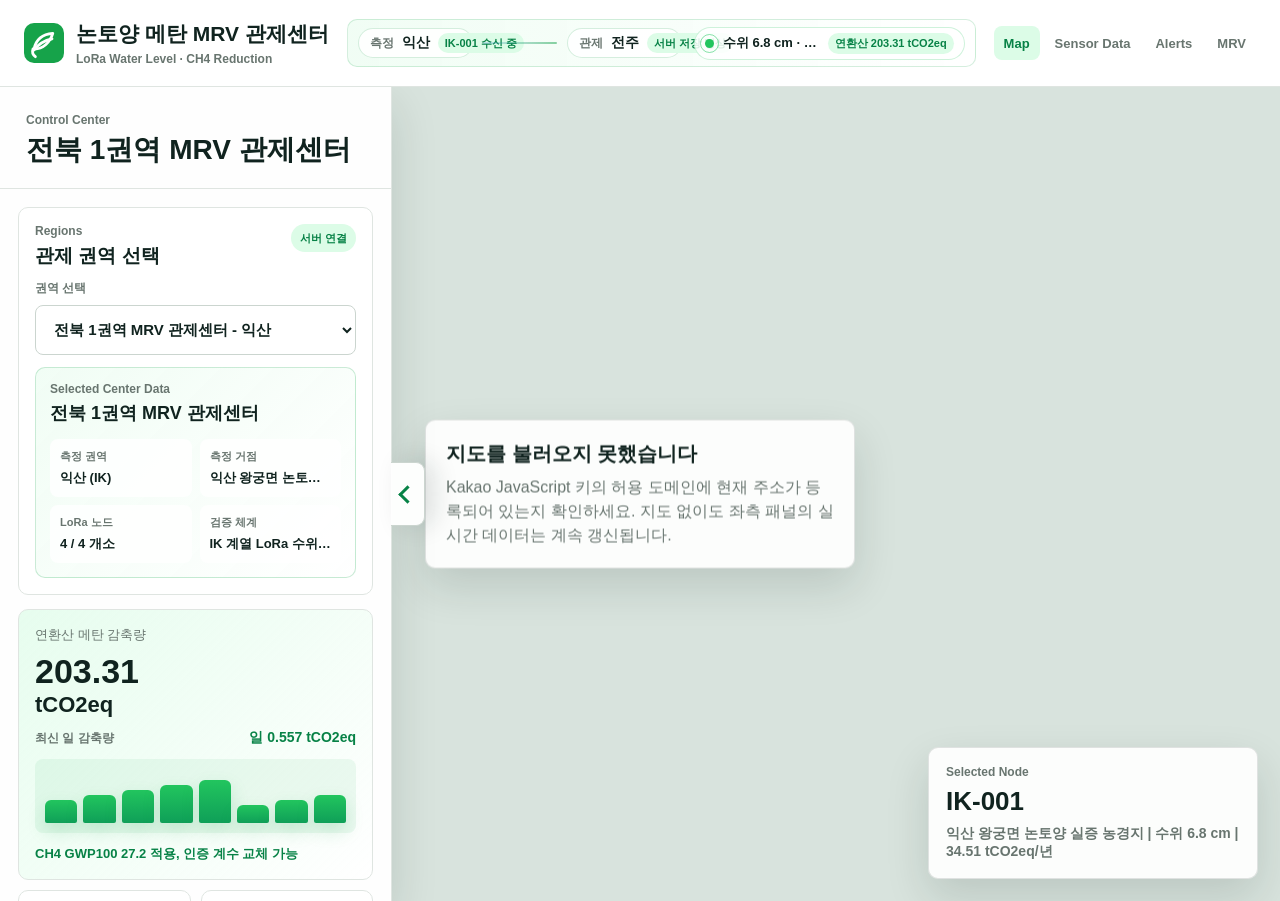
==== commit 51a951bb: "V1.2" ====
--- a/index.html
+++ b/index.html
@@ -107,7 +107,7 @@
                 </div>
                 <div>
                   <dt>측정 거점</dt>
-                  <dd data-region-detail-location>익산 왕궁 논단지</dd>
+                  <dd data-region-detail-location>익산 왕궁면 논토양 실증 농경지</dd>
                 </div>
                 <div>
                   <dt>LoRa 노드</dt>
@@ -152,39 +152,6 @@
               <em data-sync-time>마지막 수신 대기</em>
             </article>
           </section>
-
-          <section class="ledger-card api-card" aria-label="LoRa 서버 연동 정보">
-            <div class="section-heading ledger-heading">
-              <div>
-                <p class="eyebrow">LoRa Ingest</p>
-                <h2>게이트웨이 수신 API</h2>
-              </div>
-              <span>POST /api/telemetry</span>
-            </div>
-            <p class="api-note">LoRaWAN 게이트웨이 또는 중계 서버에서 아래 JSON 형태로 전송하면 서버가 저장하고 모든 화면이 즉시 갱신됩니다.</p>
-            <pre class="code-sample"><code data-api-sample>{}</code></pre>
-          </section>
-
-          <section class="ledger-card" aria-label="MRV 실시간 검증 원장">
-            <div class="section-heading ledger-heading">
-              <div>
-                <p class="eyebrow">Ledger</p>
-                <h2>실시간 검증 원장</h2>
-              </div>
-              <span>서버 저장 · 자동 검증</span>
-            </div>
-
-            <div class="ledger-table" role="table" aria-label="MRV realtime ledger">
-              <div class="ledger-row head" role="row">
-                <span role="columnheader">시간</span>
-                <span role="columnheader">노드</span>
-                <span role="columnheader">측정 데이터</span>
-                <span role="columnheader">감축 산정</span>
-                <span role="columnheader">상태</span>
-              </div>
-              <div data-ledger-body></div>
-            </div>
-          </section>
         </div>
       </aside>
     </main>
--- a/assets/styles.css
+++ b/assets/styles.css
@@ -785,6 +785,11 @@
   font-weight: 900;
 }
 
+.compact-ledger .ledger-row {
+  width: 660px;
+  grid-template-columns: 88px 100px 185px 150px 105px;
+}
+
 .map-statusbar,
 .selected-node,
 .map-fallback {
@@ -1043,6 +1048,66 @@
     #fff;
 }
 
+.sensor-region-control {
+  display: grid;
+  grid-template-columns: minmax(220px, 0.8fr) minmax(240px, 0.55fr) minmax(0, 1.1fr);
+  min-height: auto;
+  align-items: center;
+  gap: 16px;
+  margin-top: 14px;
+}
+
+.sensor-region-control h2 {
+  margin: 0;
+  font-size: 22px;
+}
+
+.sensor-region-select-wrap {
+  display: grid;
+  gap: 8px;
+}
+
+.sensor-region-select-wrap span,
+.sensor-region-summary span {
+  color: var(--muted);
+  font-size: 12px;
+  font-weight: 900;
+}
+
+.sensor-region-select-wrap select {
+  min-height: 46px;
+  border: 1px solid var(--line-strong);
+  border-radius: 8px;
+  padding: 0 12px;
+  color: var(--text);
+  background: #fff;
+  font: inherit;
+  font-weight: 800;
+}
+
+.sensor-region-summary {
+  display: grid;
+  grid-template-columns: repeat(3, minmax(0, 1fr));
+  gap: 8px;
+}
+
+.sensor-region-summary span {
+  min-width: 0;
+  border-radius: 8px;
+  padding: 12px;
+  background: #f8faf9;
+}
+
+.sensor-region-summary strong {
+  display: block;
+  min-width: 0;
+  overflow: hidden;
+  margin-top: 6px;
+  color: var(--text);
+  text-overflow: ellipsis;
+  white-space: nowrap;
+}
+
 .split-layout {
   display: grid;
   grid-template-columns: minmax(0, 1.25fr) minmax(320px, 0.75fr);
@@ -1570,6 +1635,40 @@
   padding-top: 18px;
 }
 
+.report-meta-grid {
+  display: grid;
+  grid-template-columns: repeat(4, minmax(0, 1fr));
+  gap: 8px;
+  margin-bottom: 4px;
+}
+
+.report-meta-grid div {
+  min-width: 0;
+  border-radius: 8px;
+  padding: 12px;
+  background: #f8faf9;
+}
+
+.report-meta-grid span,
+.report-meta-grid strong {
+  display: block;
+  min-width: 0;
+  overflow: hidden;
+  text-overflow: ellipsis;
+  white-space: nowrap;
+}
+
+.report-meta-grid span {
+  color: var(--muted);
+  font-size: 11px;
+  font-weight: 900;
+}
+
+.report-meta-grid strong {
+  margin-top: 6px;
+  font-size: 13px;
+}
+
 .report-body h3 {
   margin: 8px 0 0;
   font-size: 16px;
@@ -1793,8 +1892,17 @@
 
   .alert-board,
   .split-layout,
-  .report-builder {
+  .report-builder,
+  .sensor-region-control {
     grid-template-columns: 1fr;
+  }
+
+  .report-meta-grid {
+    grid-template-columns: repeat(2, minmax(0, 1fr));
+  }
+
+  .sensor-region-summary {
+    grid-template-columns: repeat(2, minmax(0, 1fr));
   }
 
   .page-shell {
@@ -1856,6 +1964,14 @@
 
   .report-actions button {
     width: 100%;
+  }
+
+  .report-meta-grid {
+    grid-template-columns: 1fr;
+  }
+
+  .sensor-region-summary {
+    grid-template-columns: 1fr;
   }
 
   .carbon-grid,
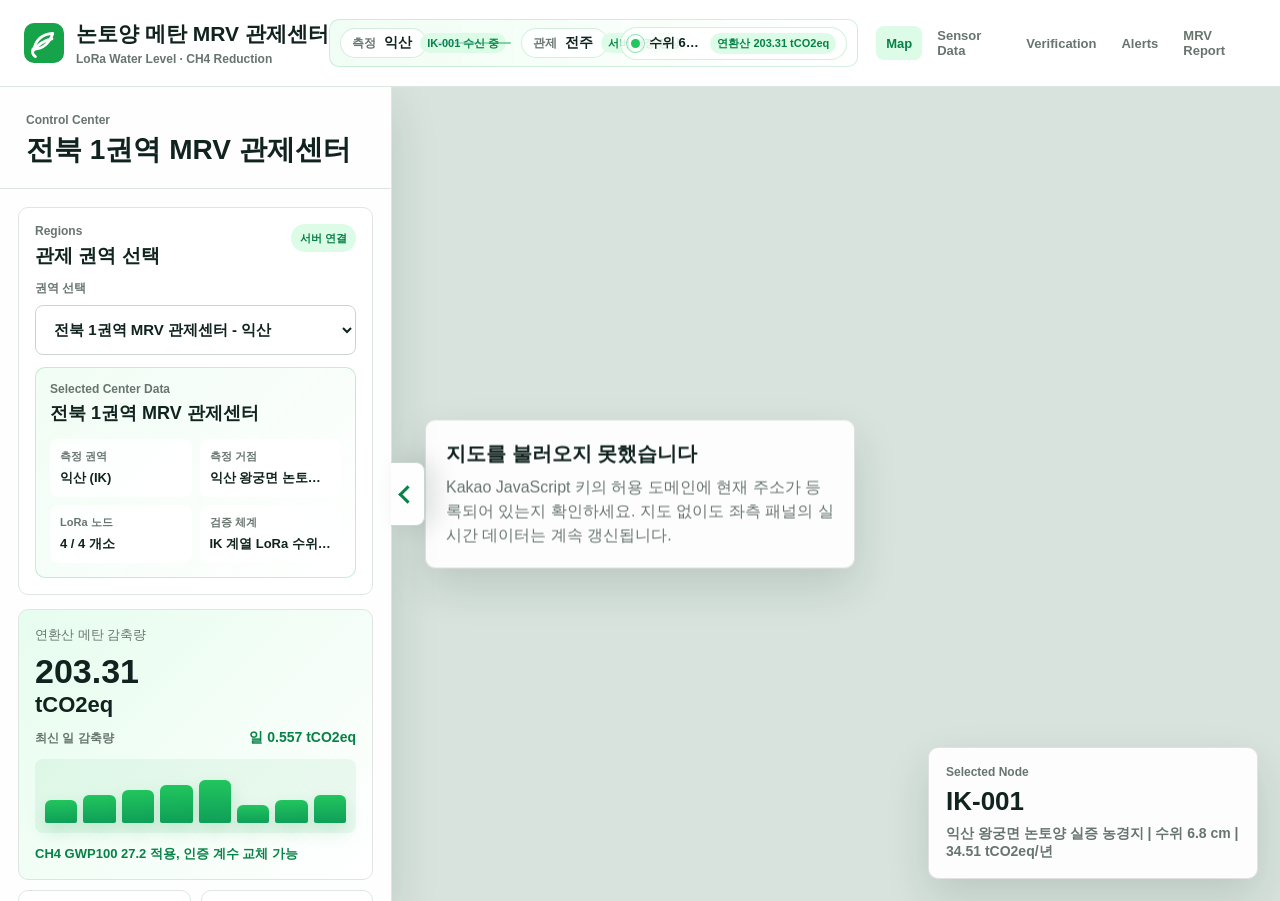
==== commit d75f7567: "V1.3" ====
--- a/index.html
+++ b/index.html
@@ -50,8 +50,9 @@
           <nav class="nav" aria-label="주요 화면">
             <a class="active" href="index.html">Map</a>
             <a href="sensor.html">Sensor Data</a>
+            <a href="verification.html">Verification</a>
             <a href="alerts.html">Alerts</a>
-            <a href="mrv.html">MRV</a>
+            <a href="mrv.html">MRV Report</a>
           </nav>
         </div>
       </div>
--- a/assets/styles.css
+++ b/assets/styles.css
@@ -1108,6 +1108,72 @@
   white-space: nowrap;
 }
 
+.verification-control {
+  display: grid;
+  grid-template-columns: minmax(260px, 0.9fr) minmax(240px, 0.55fr) minmax(220px, 0.55fr);
+  min-height: auto;
+  align-items: center;
+  gap: 16px;
+  margin-top: 14px;
+}
+
+.verification-control h2 {
+  margin: 0;
+  font-size: 22px;
+}
+
+.verification-region-select {
+  display: grid;
+  gap: 8px;
+}
+
+.verification-region-select span,
+.verification-current span {
+  color: var(--muted);
+  font-size: 12px;
+  font-weight: 900;
+}
+
+.verification-region-select select {
+  min-height: 46px;
+  border: 1px solid var(--line-strong);
+  border-radius: 8px;
+  padding: 0 12px;
+  color: var(--text);
+  background: #fff;
+  font: inherit;
+  font-weight: 800;
+}
+
+.verification-current {
+  min-width: 0;
+  border-radius: 8px;
+  padding: 12px;
+  background: #f8faf9;
+}
+
+.verification-current strong,
+.verification-current em {
+  display: block;
+  min-width: 0;
+  overflow: hidden;
+  text-overflow: ellipsis;
+  white-space: nowrap;
+}
+
+.verification-current strong {
+  margin-top: 6px;
+  font-size: 16px;
+}
+
+.verification-current em {
+  margin-top: 4px;
+  color: var(--muted);
+  font-size: 12px;
+  font-style: normal;
+  font-weight: 800;
+}
+
 .split-layout {
   display: grid;
   grid-template-columns: minmax(0, 1.25fr) minmax(320px, 0.75fr);
@@ -1122,6 +1188,10 @@
 
 .split-layout.alert-layout {
   grid-template-columns: minmax(0, 1.2fr) minmax(300px, 0.8fr);
+}
+
+.split-layout.verification-layout {
+  grid-template-columns: minmax(0, 1.15fr) minmax(320px, 0.85fr);
 }
 
 .panel {
@@ -1160,6 +1230,146 @@
 .pill.safe {
   color: var(--green-dark);
   background: var(--green-soft);
+}
+
+.verify-status {
+  display: inline-flex;
+  min-height: 28px;
+  align-items: center;
+  justify-content: center;
+  border-radius: 999px;
+  padding: 0 10px;
+  font-size: 12px;
+  font-weight: 900;
+  white-space: nowrap;
+}
+
+.status-wait {
+  color: #59645f;
+  background: #e8ece9;
+}
+
+.status-running {
+  color: #1d63c5;
+  background: var(--blue-soft);
+}
+
+.status-pass {
+  color: var(--green-dark);
+  background: var(--green-soft);
+}
+
+.status-hold {
+  color: #8f5c00;
+  background: var(--yellow-soft);
+}
+
+.status-reject {
+  color: #b4211c;
+  background: var(--red-soft);
+}
+
+.status-review {
+  color: #6d4a00;
+  background: #fff7df;
+}
+
+.verification-pipeline {
+  min-height: auto;
+  margin-top: 12px;
+}
+
+.verification-steps {
+  display: grid;
+  grid-template-columns: repeat(7, minmax(154px, 1fr));
+  gap: 10px;
+  overflow-x: auto;
+  padding-bottom: 2px;
+}
+
+.verify-step {
+  min-width: 154px;
+  border: 1px solid var(--line);
+  border-left-width: 5px;
+  border-radius: 10px;
+  padding: 14px;
+  background: #fff;
+}
+
+.status-border-wait {
+  border-left-color: #b7c0ba;
+}
+
+.status-border-running {
+  border-left-color: var(--blue);
+}
+
+.status-border-pass {
+  border-left-color: var(--green);
+}
+
+.status-border-hold,
+.status-border-review {
+  border-left-color: var(--yellow);
+}
+
+.status-border-reject {
+  border-left-color: var(--red);
+}
+
+.verify-step-head {
+  display: flex;
+  align-items: center;
+  justify-content: space-between;
+  gap: 8px;
+}
+
+.verify-step-head > span {
+  color: var(--muted);
+  font-size: 12px;
+  font-weight: 900;
+}
+
+.verify-step strong,
+.verify-step p,
+.verify-step em {
+  display: block;
+}
+
+.verify-step strong {
+  margin-top: 12px;
+  font-size: 15px;
+}
+
+.verify-step p {
+  min-height: 66px;
+  margin: 8px 0 12px;
+  color: var(--muted);
+  font-size: 12px;
+  line-height: 1.5;
+}
+
+.verify-step em {
+  margin-top: 9px;
+  color: var(--green-dark);
+  font-size: 12px;
+  font-style: normal;
+  font-weight: 900;
+}
+
+.verification-progress {
+  height: 9px;
+  overflow: hidden;
+  border-radius: 999px;
+  background: #e6ebe4;
+}
+
+.verification-progress i {
+  display: block;
+  width: var(--value);
+  height: 100%;
+  border-radius: inherit;
+  background: linear-gradient(90deg, var(--green), var(--blue));
 }
 
 .chart {
@@ -1503,6 +1713,96 @@
   grid-template-columns: 72px minmax(0, 1fr) auto;
 }
 
+.verification-table {
+  overflow-x: auto;
+  border: 1px solid var(--line);
+  border-radius: 10px;
+}
+
+.verification-row {
+  display: grid;
+  grid-template-columns: minmax(160px, 1fr) 130px minmax(160px, 1fr) 86px;
+  min-width: 660px;
+  min-height: 54px;
+  align-items: center;
+  gap: 12px;
+  border-bottom: 1px solid #edf0ee;
+  padding: 0 16px;
+  background: #fff;
+}
+
+.verification-row.head {
+  min-height: 44px;
+  color: var(--muted);
+  background: #f8faf9;
+  font-size: 12px;
+  font-weight: 900;
+}
+
+.verification-row strong,
+.verification-row span,
+.verification-row em {
+  min-width: 0;
+}
+
+.verification-row em {
+  color: var(--green-dark);
+  font-style: normal;
+  font-weight: 900;
+}
+
+.status-legend {
+  display: flex;
+  flex-wrap: wrap;
+  gap: 8px;
+  margin-bottom: 18px;
+}
+
+.verification-evidence {
+  display: grid;
+  gap: 10px;
+}
+
+.verification-evidence > strong {
+  font-size: 15px;
+}
+
+.verification-evidence > div {
+  display: grid;
+  gap: 8px;
+}
+
+.verification-evidence div div {
+  display: grid;
+  grid-template-columns: 84px minmax(0, 1fr);
+  gap: 4px 10px;
+  border-radius: 8px;
+  padding: 12px;
+  background: #f8faf9;
+}
+
+.verification-evidence span {
+  color: var(--muted);
+  font-size: 12px;
+  font-weight: 900;
+}
+
+.verification-evidence strong {
+  min-width: 0;
+  overflow: hidden;
+  color: var(--text);
+  font-size: 13px;
+  text-overflow: ellipsis;
+  white-space: nowrap;
+}
+
+.verification-evidence em {
+  grid-column: 2;
+  color: var(--muted);
+  font-size: 12px;
+  font-style: normal;
+}
+
 .progress-stack div {
   display: grid;
   grid-template-columns: 1fr auto;
@@ -1893,7 +2193,8 @@
   .alert-board,
   .split-layout,
   .report-builder,
-  .sensor-region-control {
+  .sensor-region-control,
+  .verification-control {
     grid-template-columns: 1fr;
   }
 
@@ -1903,6 +2204,10 @@
 
   .sensor-region-summary {
     grid-template-columns: repeat(2, minmax(0, 1fr));
+  }
+
+  .verification-steps {
+    grid-template-columns: repeat(7, minmax(180px, 1fr));
   }
 
   .page-shell {
@@ -1972,6 +2277,19 @@
 
   .sensor-region-summary {
     grid-template-columns: 1fr;
+  }
+
+  .verification-row {
+    grid-template-columns: 140px 124px 150px 72px;
+    min-width: 560px;
+  }
+
+  .verification-evidence div div {
+    grid-template-columns: 1fr;
+  }
+
+  .verification-evidence em {
+    grid-column: 1;
   }
 
   .carbon-grid,
